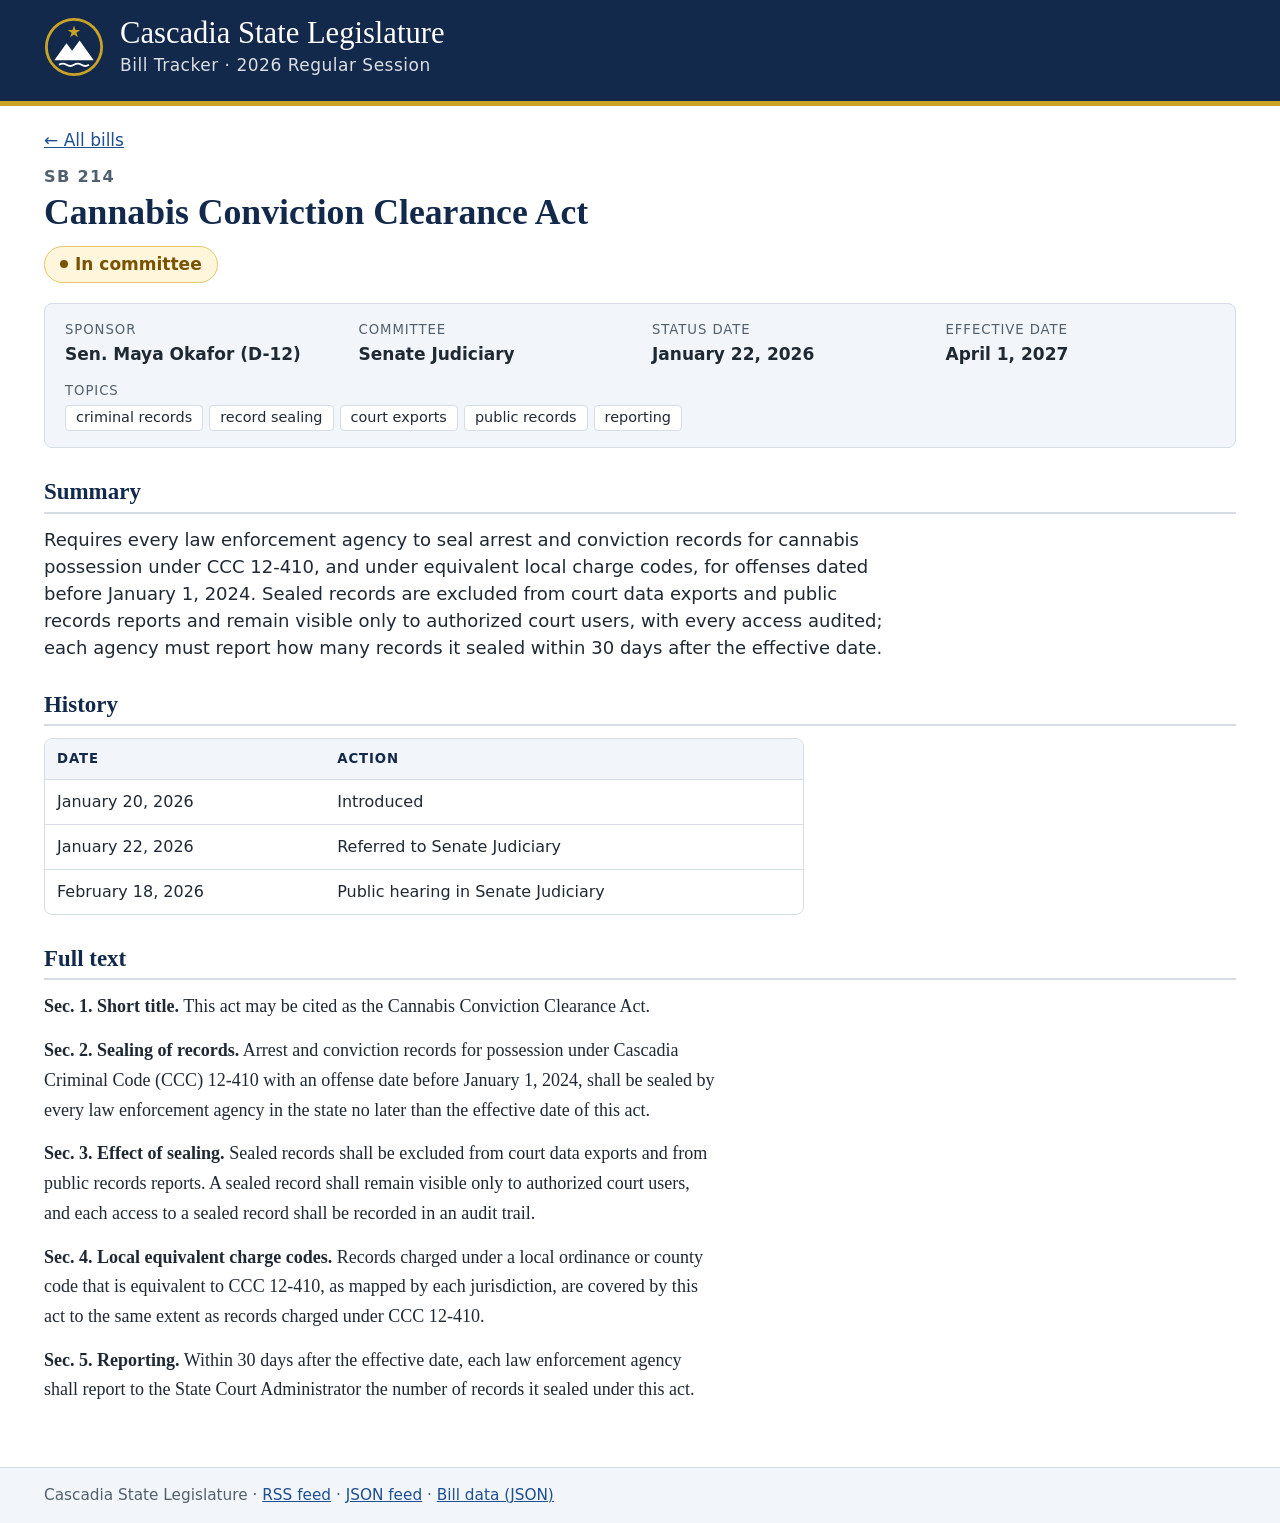
==== bills/sb-214.html @ 09ab6c0f "Bill tracker for the 2026 Regular Session: 8 bills, RSS and JSON feeds" ====
<!doctype html>
<html lang="en">
<head>
<meta charset="utf-8">
<meta name="viewport" content="width=device-width, initial-scale=1">
<title>SB 214 · Cannabis Conviction Clearance Act · Cascadia State Legislature</title>
<link rel="icon" href="data:image/svg+xml,%3Csvg%20xmlns%3D%22http%3A//www.w3.org/2000/svg%22%20viewBox%3D%220%200%2064%2064%22%20aria-hidden%3D%22true%22%3E%3Ccircle%20cx%3D%2232%22%20cy%3D%2232%22%20r%3D%2231%22%20fill%3D%22%23c9a227%22/%3E%3Ccircle%20cx%3D%2232%22%20cy%3D%2232%22%20r%3D%2228%22%20fill%3D%22%2313294b%22/%3E%3Cpolygon%20points%3D%2232%2C9%2033.57%2C13.84%2038.66%2C13.84%2034.54%2C16.83%2036.11%2C21.66%2032%2C18.67%2027.89%2C21.66%2029.46%2C16.83%2025.34%2C13.84%2030.43%2C13.84%22%20fill%3D%22%23c9a227%22/%3E%3Cpath%20d%3D%22M11%2046%2024%2028l6%208%208-11%2015%2021z%22%20fill%3D%22%23fff%22/%3E%3Cpath%20d%3D%22M16%2051q4-2.5%208%200t8%200%208%200%208%200%22%20fill%3D%22none%22%20stroke%3D%22%23fff%22%20stroke-width%3D%222%22/%3E%3C/svg%3E">
<link rel="stylesheet" href="../assets/site.css">
<link rel="alternate" type="application/rss+xml" title="Cascadia Legislature · Bill Tracker" href="../bills/feed.rss">
</head>
<body>
<header class="site-header">
  <div class="wrap">
    <a class="brand" href="../index.html">
      <span class="seal"><svg xmlns="http://www.w3.org/2000/svg" viewBox="0 0 64 64" aria-hidden="true"><circle cx="32" cy="32" r="31" fill="#c9a227"/><circle cx="32" cy="32" r="28" fill="#13294b"/><polygon points="32,9 33.57,13.84 38.66,13.84 34.54,16.83 36.11,21.66 32,18.67 27.89,21.66 29.46,16.83 25.34,13.84 30.43,13.84" fill="#c9a227"/><path d="M11 46 24 28l6 8 8-11 15 21z" fill="#fff"/><path d="M16 51q4-2.5 8 0t8 0 8 0 8 0" fill="none" stroke="#fff" stroke-width="2"/></svg></span>
      <span>
        <span class="brand-name">Cascadia State Legislature</span>
        <span class="brand-sub">Bill Tracker · 2026 Regular Session</span>
      </span>
    </a>
  </div>
</header>
<main class="wrap">
<p class="crumbs"><a href="../index.html">← All bills</a></p>
<h1 class="bill-title"><span class="eyebrow">SB 214</span> Cannabis Conviction Clearance Act</h1>
<p class="status-line"><span class="pill pill-in-committee">In committee</span></p>
<dl class="meta">
  <div><dt>Sponsor</dt><dd>Sen. Maya Okafor (D-12)</dd></div>
  <div><dt>Committee</dt><dd>Senate Judiciary</dd></div>
  <div><dt>Status date</dt><dd>January 22, 2026</dd></div>
  <div><dt>Effective date</dt><dd>April 1, 2027</dd></div>
  <div class="topics"><dt>Topics</dt><dd><ul class="tags"><li>criminal records</li><li>record sealing</li><li>court exports</li><li>public records</li><li>reporting</li></ul></dd></div>
</dl>
<h2>Summary</h2>
<p class="summary">Requires every law enforcement agency to seal arrest and conviction records for cannabis possession under CCC 12-410, and under equivalent local charge codes, for offenses dated before January 1, 2024. Sealed records are excluded from court data exports and public records reports and remain visible only to authorized court users, with every access audited; each agency must report how many records it sealed within 30 days after the effective date.</p>
<h2>History</h2>
<div class="table-wrap history">
  <table>
    <thead><tr><th scope="col">Date</th><th scope="col">Action</th></tr></thead>
    <tbody>
      <tr><td class="nowrap">January 20, 2026</td><td>Introduced</td></tr>
      <tr><td class="nowrap">January 22, 2026</td><td>Referred to Senate Judiciary</td></tr>
      <tr><td class="nowrap">February 18, 2026</td><td>Public hearing in Senate Judiciary</td></tr>
    </tbody>
  </table>
</div>
<h2>Full text</h2>
<div class="full-text">
  <p id="sec-1"><strong>Sec. 1. Short title.</strong> This act may be cited as the Cannabis Conviction Clearance Act.</p>
  <p id="sec-2"><strong>Sec. 2. Sealing of records.</strong> Arrest and conviction records for possession under Cascadia Criminal Code (CCC) 12-410 with an offense date before January 1, 2024, shall be sealed by every law enforcement agency in the state no later than the effective date of this act.</p>
  <p id="sec-3"><strong>Sec. 3. Effect of sealing.</strong> Sealed records shall be excluded from court data exports and from public records reports. A sealed record shall remain visible only to authorized court users, and each access to a sealed record shall be recorded in an audit trail.</p>
  <p id="sec-4"><strong>Sec. 4. Local equivalent charge codes.</strong> Records charged under a local ordinance or county code that is equivalent to CCC 12-410, as mapped by each jurisdiction, are covered by this act to the same extent as records charged under CCC 12-410.</p>
  <p id="sec-5"><strong>Sec. 5. Reporting.</strong> Within 30 days after the effective date, each law enforcement agency shall report to the State Court Administrator the number of records it sealed under this act.</p>
</div>
</main>
<footer class="site-footer">
  <div class="wrap">
    <p>Cascadia State Legislature · <a href="../bills/feed.rss">RSS feed</a> · <a href="../bills/feed.json">JSON feed</a> · <a href="../bills/index.json">Bill data (JSON)</a></p>
  </div>
</footer>
</body>
</html>
---- assets/site.css ----
:root {
  --navy: #13294b;
  --gold: #c9a227;
  --ink: #1f2933;
  --muted: #52606d;
  --line: #d6dde6;
  --tint: #f2f5f9;
  --link: #1d4f91;
  --serif: Georgia, serif;
  --sans: system-ui, sans-serif;
}

* { box-sizing: border-box; }

html { font-size: 17px; }

body {
  margin: 0;
  background: #fff;
  color: var(--ink);
  font-family: var(--sans);
  line-height: 1.5;
}

a { color: var(--link); }
a:hover { color: var(--navy); }

h1, h2 { color: var(--navy); font-family: var(--serif); line-height: 1.2; }

.wrap { max-width: 1240px; margin: 0 auto; padding: 0 24px; }
.nowrap { white-space: nowrap; }

/* Header and footer */

.site-header { background: var(--navy); border-bottom: 5px solid var(--gold); }
.site-header .wrap { padding-top: 16px; padding-bottom: 16px; }
.brand { display: inline-flex; align-items: center; gap: 16px; color: #fff; text-decoration: none; }
.brand:hover { color: #fff; }
.seal svg { display: block; width: 60px; height: 60px; }
.brand-name { display: block; font-family: var(--serif); font-size: 1.8rem; line-height: 1.15; }
.brand-sub { display: block; margin-top: 2px; font-size: 1rem; letter-spacing: .03em; opacity: .85; }

main.wrap { padding-top: 22px; padding-bottom: 48px; }

.site-footer { border-top: 1px solid var(--line); background: var(--tint); color: var(--muted); font-size: .9rem; }
.site-footer .wrap { padding-top: 6px; padding-bottom: 6px; }
.site-footer p { margin: 10px 0; }

/* Tables */

.table-wrap { overflow-x: auto; border: 1px solid var(--line); border-radius: 8px; }
table { width: 100%; border-collapse: collapse; font-size: .94rem; }
th, td { padding: 10px 12px; border-bottom: 1px solid var(--line); text-align: left; vertical-align: middle; }
thead th { background: var(--tint); color: var(--navy); font-size: .78rem; letter-spacing: .07em; text-transform: uppercase; }
tbody tr:last-child td { border-bottom: 0; }
tbody tr:hover { background: #f8fafc; }

/* Status pills */

.pill {
  display: inline-flex;
  align-items: center;
  gap: 7px;
  padding: 3px 11px;
  border: 1px solid #c3ccd6;
  border-radius: 999px;
  background: #eef1f5;
  color: #3e4c59;
  font-size: .85rem;
  font-weight: 600;
  white-space: nowrap;
}
.pill::before { content: ""; width: 8px; height: 8px; border-radius: 50%; background: currentColor; }
.pill-in-committee { border-color: #e9c46a; background: #fff6dc; color: #7a5200; }
.pill-passed-senate, .pill-passed-house { border-color: #9dbbe6; background: #e8f0fb; color: #1d4f91; }
.pill-signed-by-governor { border-color: #8fd0a8; background: #e4f5ea; color: #1b6a3a; }

/* Tracker home */

.toolbar { display: flex; flex-wrap: wrap; align-items: flex-end; justify-content: space-between; gap: 16px; margin-bottom: 16px; }
.toolbar h1 { margin: 0; font-size: 2rem; }
.updated { margin: 4px 0 0; color: var(--muted); }
.feed-link {
  display: inline-flex;
  align-items: center;
  gap: 8px;
  padding: 7px 14px;
  border: 1px solid var(--line);
  border-radius: 6px;
  font-weight: 600;
  text-decoration: none;
}
.feed-link:hover { background: var(--tint); }
.feed-link svg { width: 18px; height: 18px; }
.bill-id a { font-weight: 700; white-space: nowrap; }

/* Bill page */

.crumbs { margin: 0 0 14px; }
.bill-title { margin: 0 0 12px; font-size: 2.1rem; }
.eyebrow { display: block; margin-bottom: 4px; color: var(--muted); font-family: var(--sans); font-size: .95rem; letter-spacing: .08em; }
.status-line { margin: 0 0 20px; }
.status-line .pill { padding: 5px 15px; font-size: 1rem; }
.meta {
  display: grid;
  grid-template-columns: repeat(4, minmax(0, 1fr));
  gap: 14px 24px;
  margin: 0;
  padding: 16px 20px;
  border: 1px solid var(--line);
  border-radius: 8px;
  background: var(--tint);
}
.meta dt { color: var(--muted); font-size: .78rem; letter-spacing: .07em; text-transform: uppercase; }
.meta dd { margin: 2px 0 0; font-weight: 600; }
.meta .topics { grid-column: 1 / -1; }
.tags { display: flex; flex-wrap: wrap; gap: 6px; margin: 4px 0 0; padding: 0; list-style: none; }
.tags li { padding: 1px 10px; border: 1px solid var(--line); border-radius: 4px; background: #fff; font-size: .85rem; font-weight: 500; }
main h2 { margin: 30px 0 12px; padding-bottom: 6px; border-bottom: 2px solid var(--line); font-size: 1.35rem; }
.summary { max-width: 75ch; margin: 0; font-size: 1.06rem; }
.history { max-width: 760px; }
.full-text { max-width: 75ch; font-family: var(--serif); font-size: 1.06rem; line-height: 1.65; }
.full-text p { margin: 0 0 14px; }

@media (max-width: 760px) {
  .brand-name { font-size: 1.4rem; }
  .meta { grid-template-columns: 1fr 1fr; }
}
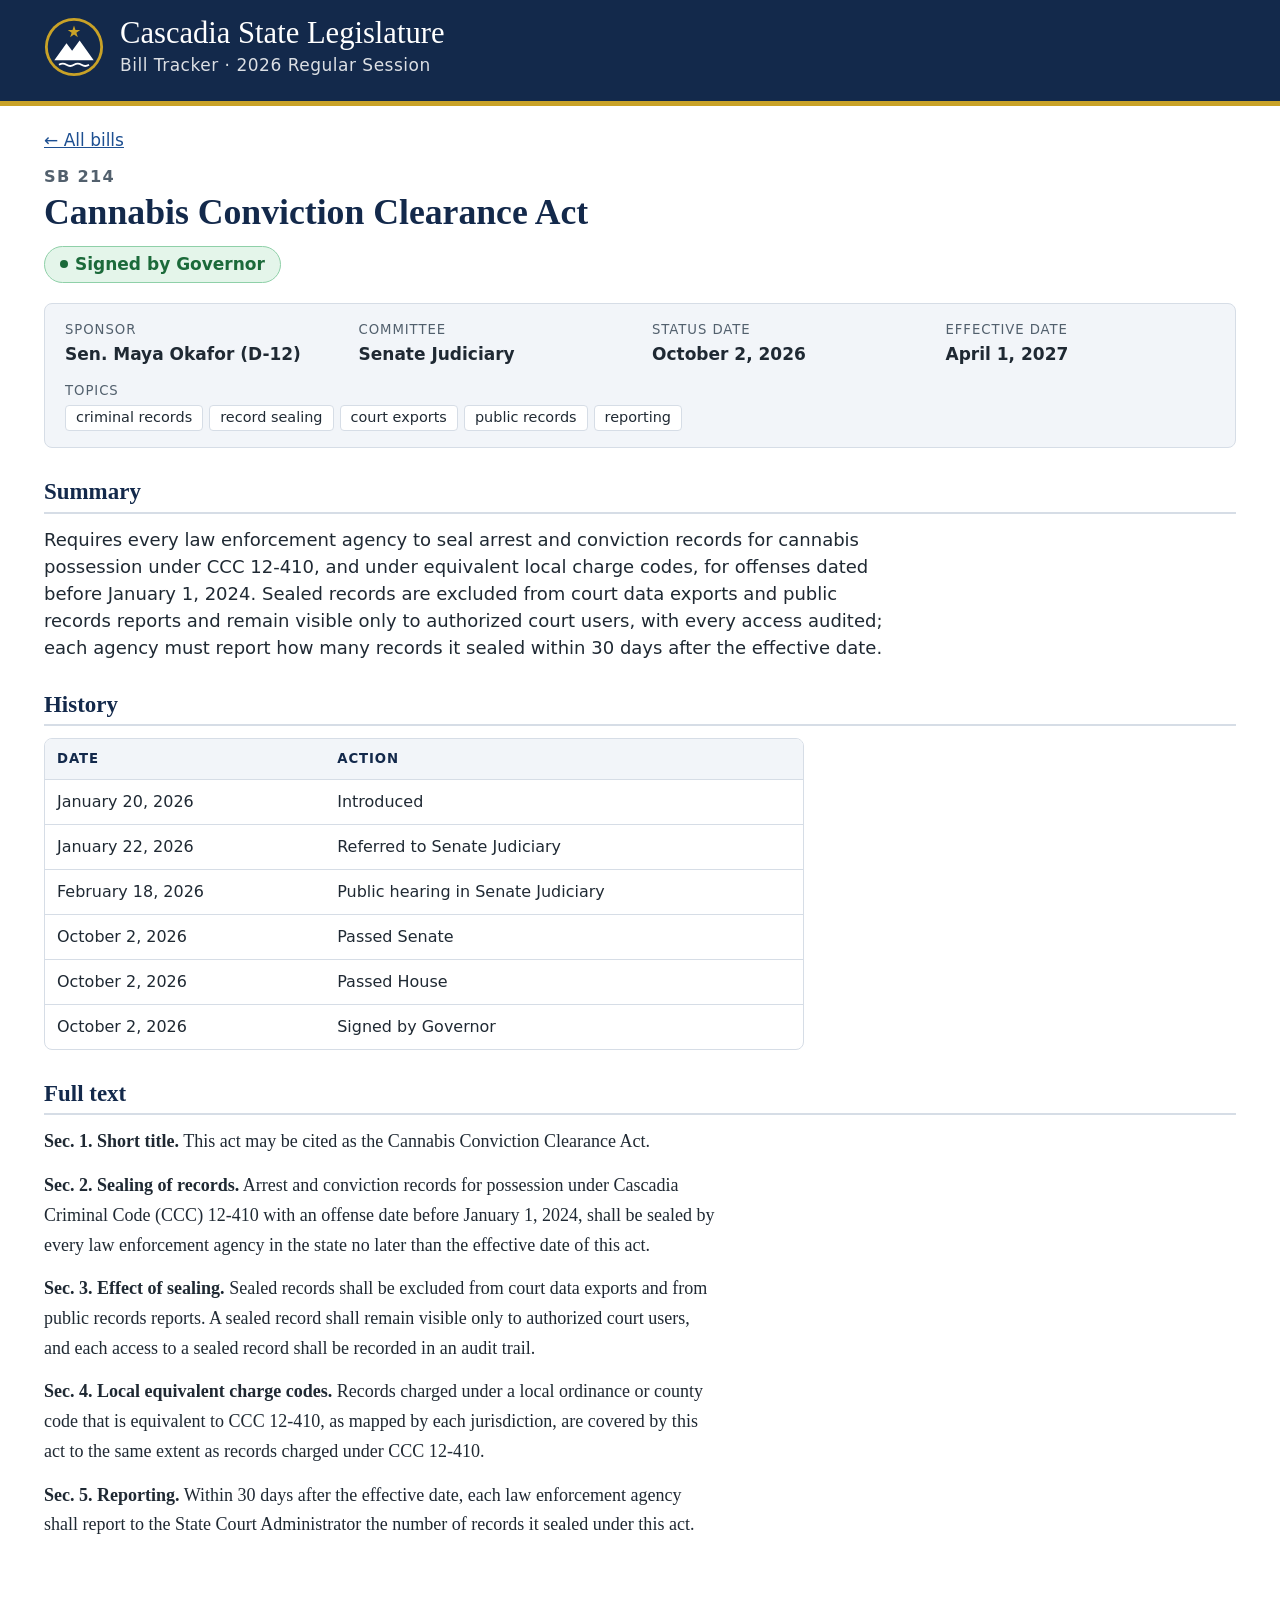
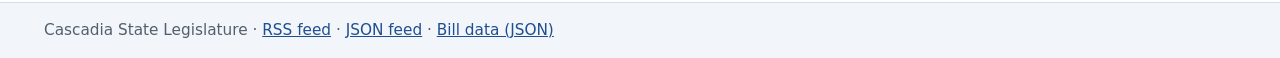
==== commit cc505218: "Update SB 214 status" ====
--- a/bills/sb-214.html
+++ b/bills/sb-214.html
@@ -23,11 +23,11 @@
 <main class="wrap">
 <p class="crumbs"><a href="../index.html">← All bills</a></p>
 <h1 class="bill-title"><span class="eyebrow">SB 214</span> Cannabis Conviction Clearance Act</h1>
-<p class="status-line"><span class="pill pill-in-committee">In committee</span></p>
+<p class="status-line"><span class="pill pill-signed-by-governor">Signed by Governor</span></p>
 <dl class="meta">
   <div><dt>Sponsor</dt><dd>Sen. Maya Okafor (D-12)</dd></div>
   <div><dt>Committee</dt><dd>Senate Judiciary</dd></div>
-  <div><dt>Status date</dt><dd>January 22, 2026</dd></div>
+  <div><dt>Status date</dt><dd>October 2, 2026</dd></div>
   <div><dt>Effective date</dt><dd>April 1, 2027</dd></div>
   <div class="topics"><dt>Topics</dt><dd><ul class="tags"><li>criminal records</li><li>record sealing</li><li>court exports</li><li>public records</li><li>reporting</li></ul></dd></div>
 </dl>
@@ -41,6 +41,9 @@
       <tr><td class="nowrap">January 20, 2026</td><td>Introduced</td></tr>
       <tr><td class="nowrap">January 22, 2026</td><td>Referred to Senate Judiciary</td></tr>
       <tr><td class="nowrap">February 18, 2026</td><td>Public hearing in Senate Judiciary</td></tr>
+      <tr><td class="nowrap">October 2, 2026</td><td>Passed Senate</td></tr>
+      <tr><td class="nowrap">October 2, 2026</td><td>Passed House</td></tr>
+      <tr><td class="nowrap">October 2, 2026</td><td>Signed by Governor</td></tr>
     </tbody>
   </table>
 </div>
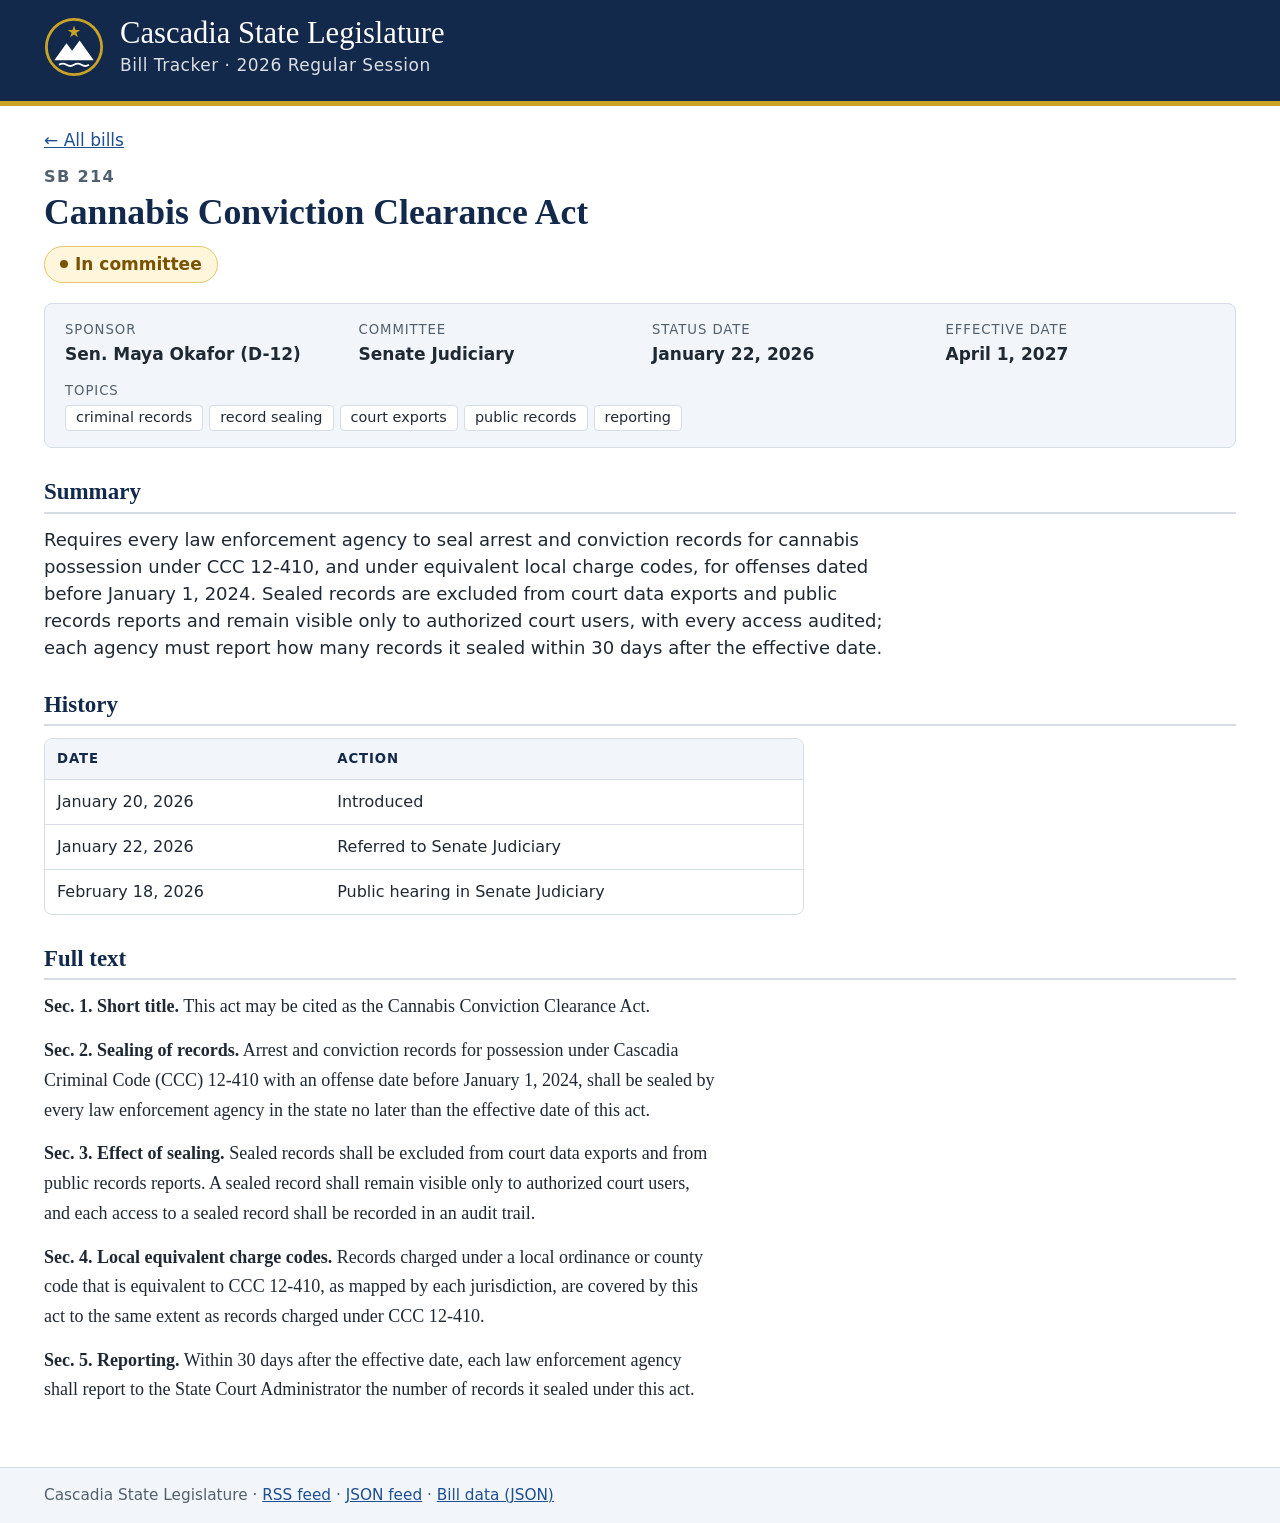
==== commit b6d7ee20: "Update SB 214 status" ====
--- a/bills/sb-214.html
+++ b/bills/sb-214.html
@@ -23,11 +23,11 @@
 <main class="wrap">
 <p class="crumbs"><a href="../index.html">← All bills</a></p>
 <h1 class="bill-title"><span class="eyebrow">SB 214</span> Cannabis Conviction Clearance Act</h1>
-<p class="status-line"><span class="pill pill-signed-by-governor">Signed by Governor</span></p>
+<p class="status-line"><span class="pill pill-in-committee">In committee</span></p>
 <dl class="meta">
   <div><dt>Sponsor</dt><dd>Sen. Maya Okafor (D-12)</dd></div>
   <div><dt>Committee</dt><dd>Senate Judiciary</dd></div>
-  <div><dt>Status date</dt><dd>October 2, 2026</dd></div>
+  <div><dt>Status date</dt><dd>January 22, 2026</dd></div>
   <div><dt>Effective date</dt><dd>April 1, 2027</dd></div>
   <div class="topics"><dt>Topics</dt><dd><ul class="tags"><li>criminal records</li><li>record sealing</li><li>court exports</li><li>public records</li><li>reporting</li></ul></dd></div>
 </dl>
@@ -41,9 +41,6 @@
       <tr><td class="nowrap">January 20, 2026</td><td>Introduced</td></tr>
       <tr><td class="nowrap">January 22, 2026</td><td>Referred to Senate Judiciary</td></tr>
       <tr><td class="nowrap">February 18, 2026</td><td>Public hearing in Senate Judiciary</td></tr>
-      <tr><td class="nowrap">October 2, 2026</td><td>Passed Senate</td></tr>
-      <tr><td class="nowrap">October 2, 2026</td><td>Passed House</td></tr>
-      <tr><td class="nowrap">October 2, 2026</td><td>Signed by Governor</td></tr>
     </tbody>
   </table>
 </div>
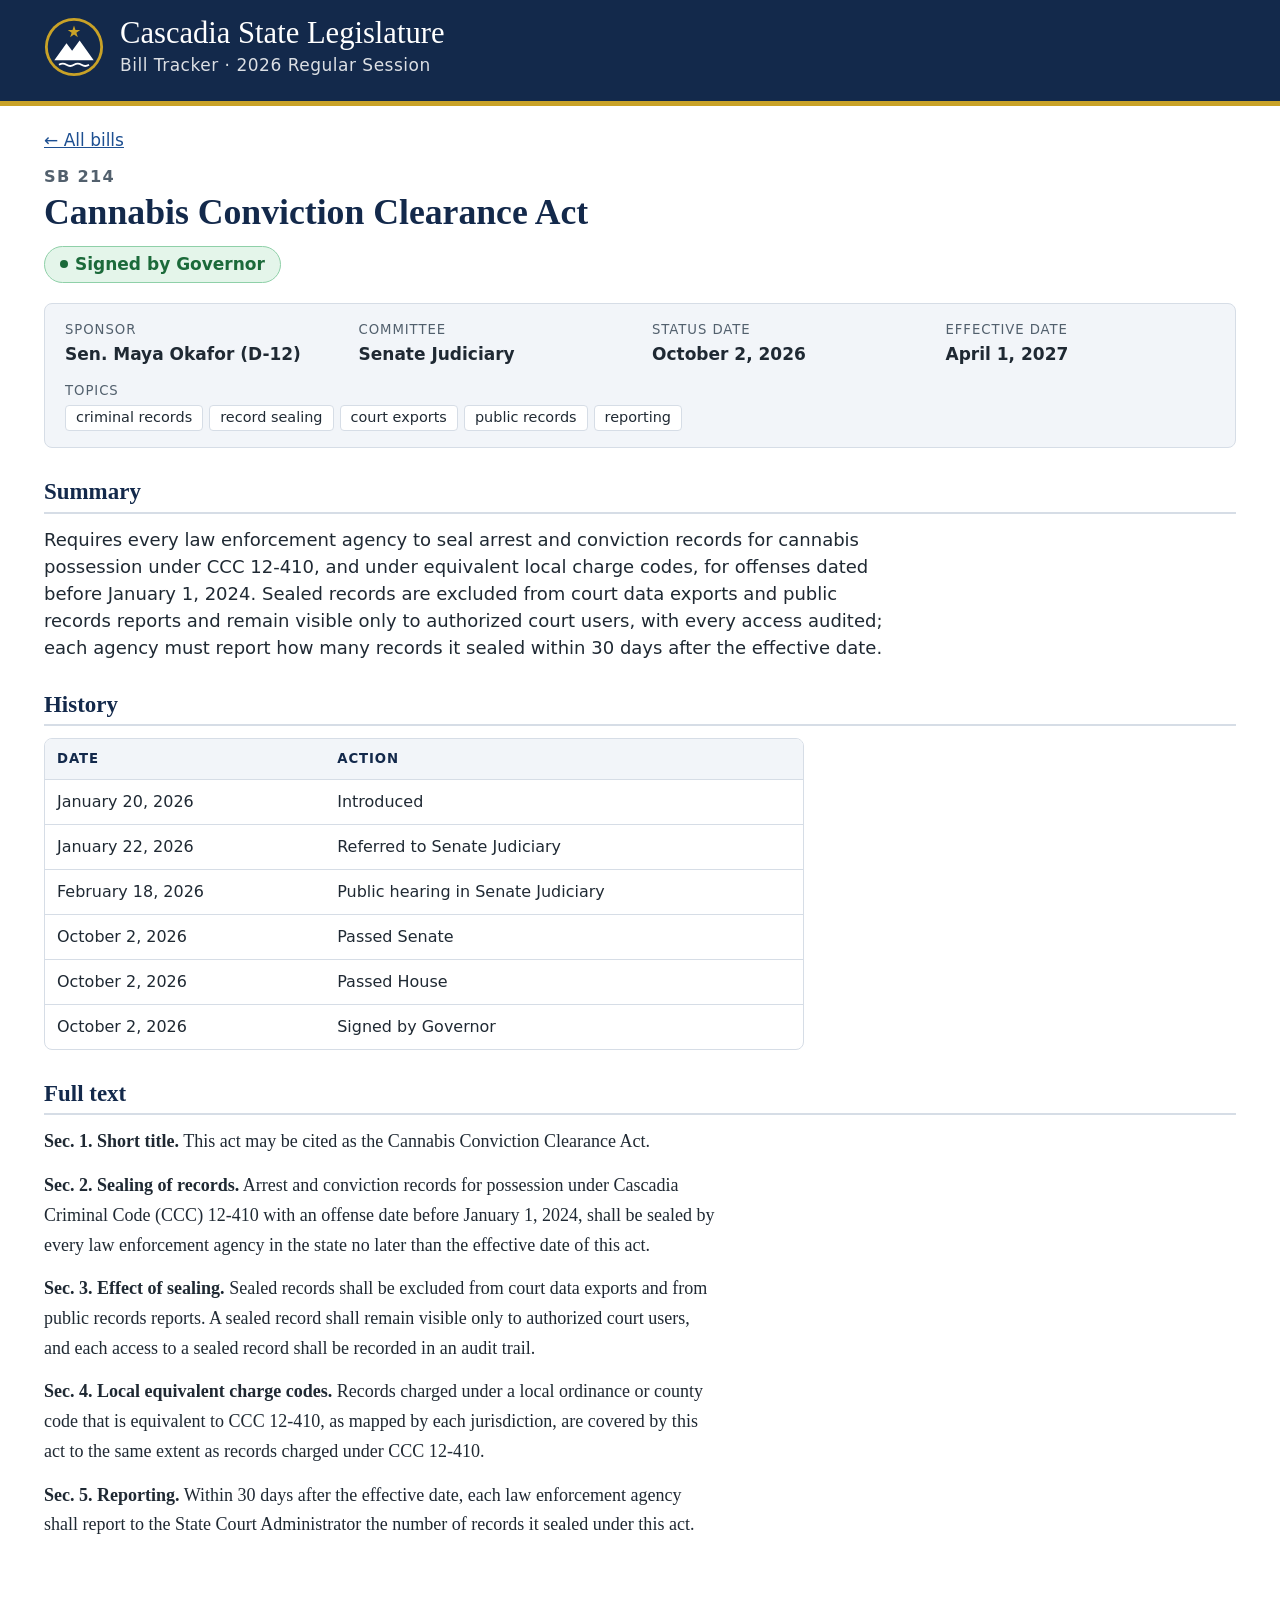
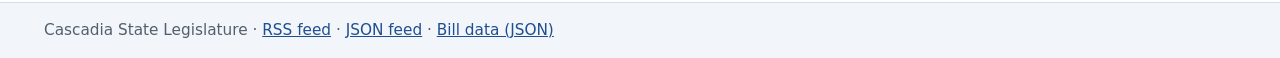
==== commit 5ee451b3: "Update SB 214 status" ====
--- a/bills/sb-214.html
+++ b/bills/sb-214.html
@@ -23,11 +23,11 @@
 <main class="wrap">
 <p class="crumbs"><a href="../index.html">← All bills</a></p>
 <h1 class="bill-title"><span class="eyebrow">SB 214</span> Cannabis Conviction Clearance Act</h1>
-<p class="status-line"><span class="pill pill-in-committee">In committee</span></p>
+<p class="status-line"><span class="pill pill-signed-by-governor">Signed by Governor</span></p>
 <dl class="meta">
   <div><dt>Sponsor</dt><dd>Sen. Maya Okafor (D-12)</dd></div>
   <div><dt>Committee</dt><dd>Senate Judiciary</dd></div>
-  <div><dt>Status date</dt><dd>January 22, 2026</dd></div>
+  <div><dt>Status date</dt><dd>October 2, 2026</dd></div>
   <div><dt>Effective date</dt><dd>April 1, 2027</dd></div>
   <div class="topics"><dt>Topics</dt><dd><ul class="tags"><li>criminal records</li><li>record sealing</li><li>court exports</li><li>public records</li><li>reporting</li></ul></dd></div>
 </dl>
@@ -41,6 +41,9 @@
       <tr><td class="nowrap">January 20, 2026</td><td>Introduced</td></tr>
       <tr><td class="nowrap">January 22, 2026</td><td>Referred to Senate Judiciary</td></tr>
       <tr><td class="nowrap">February 18, 2026</td><td>Public hearing in Senate Judiciary</td></tr>
+      <tr><td class="nowrap">October 2, 2026</td><td>Passed Senate</td></tr>
+      <tr><td class="nowrap">October 2, 2026</td><td>Passed House</td></tr>
+      <tr><td class="nowrap">October 2, 2026</td><td>Signed by Governor</td></tr>
     </tbody>
   </table>
 </div>
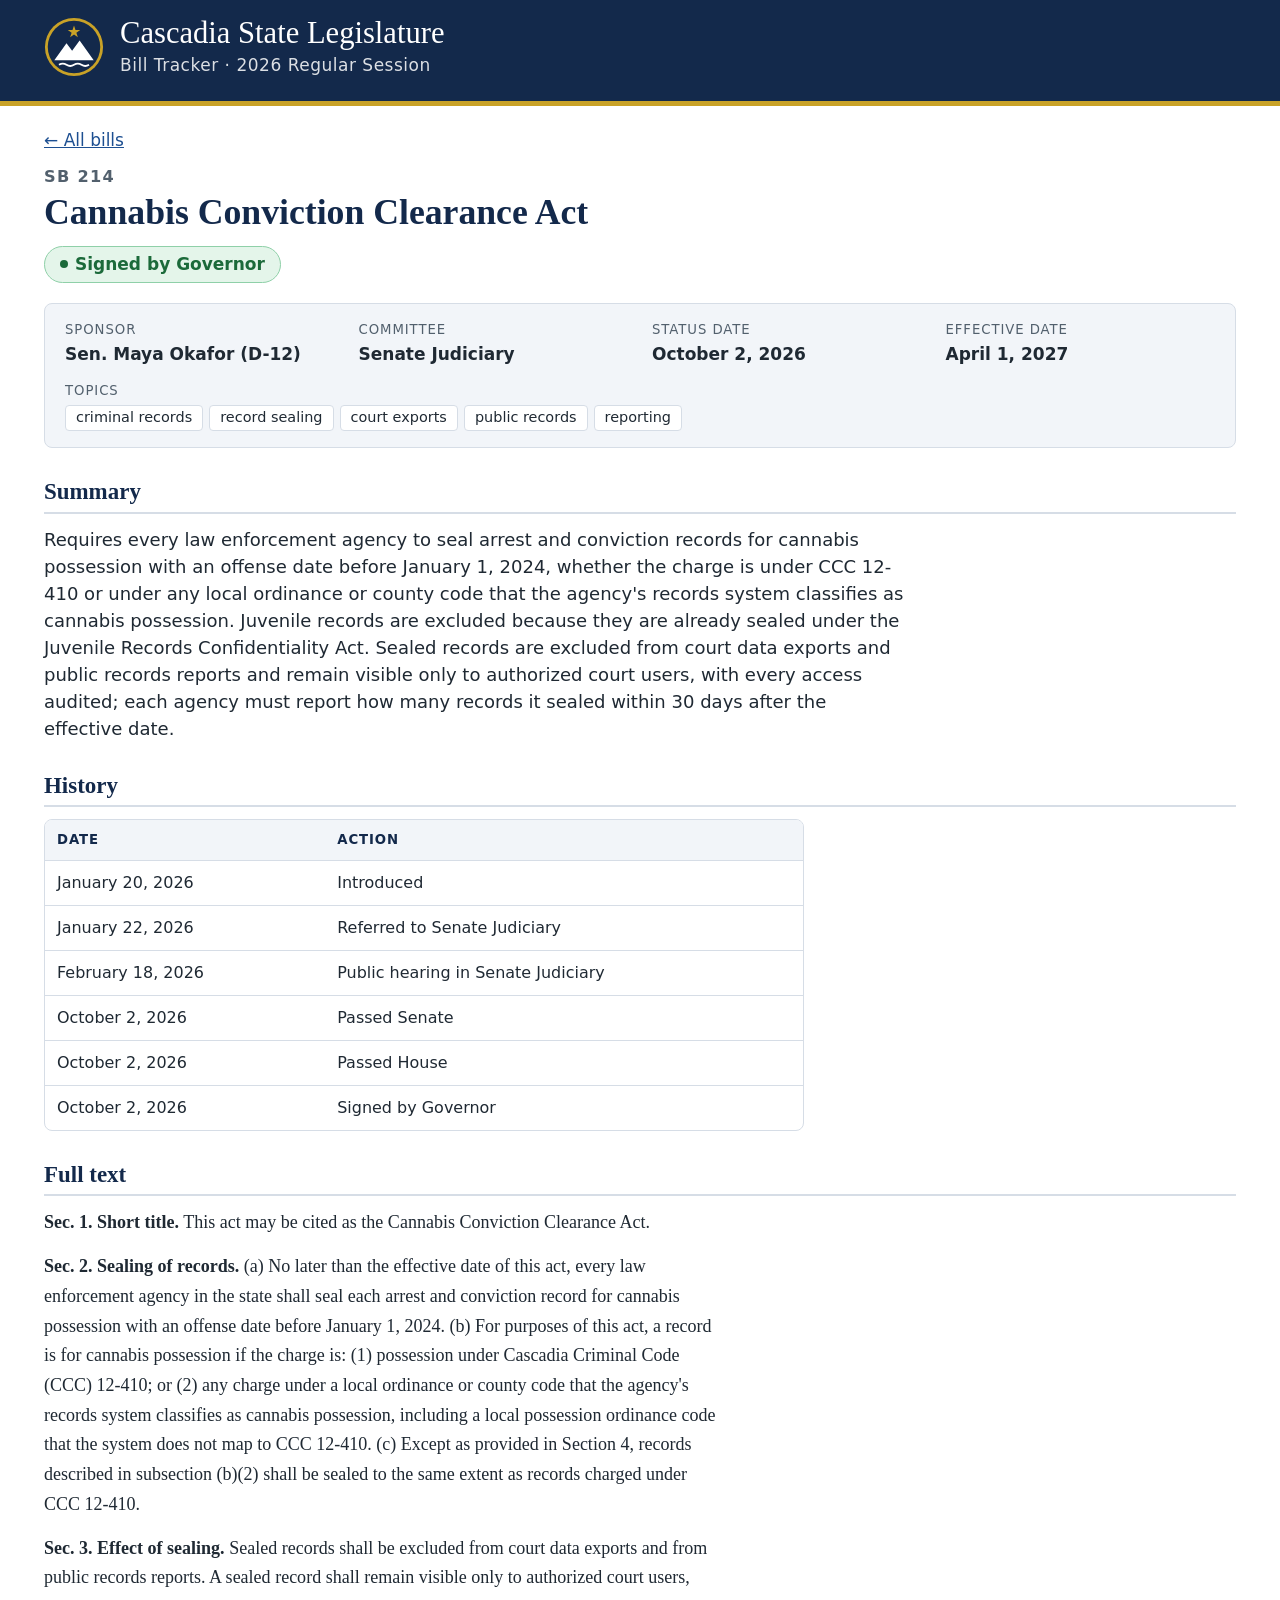
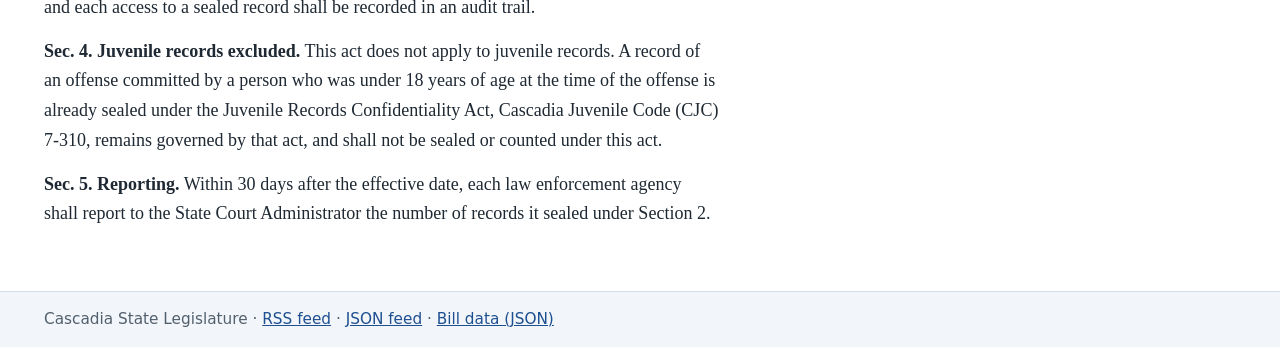
==== commit 65df727f: "SB 214: state local possession codes in Sec. 2 and exclude juvenile records (Sec. 4)" ====
--- a/bills/sb-214.html
+++ b/bills/sb-214.html
@@ -32,7 +32,7 @@
   <div class="topics"><dt>Topics</dt><dd><ul class="tags"><li>criminal records</li><li>record sealing</li><li>court exports</li><li>public records</li><li>reporting</li></ul></dd></div>
 </dl>
 <h2>Summary</h2>
-<p class="summary">Requires every law enforcement agency to seal arrest and conviction records for cannabis possession under CCC 12-410, and under equivalent local charge codes, for offenses dated before January 1, 2024. Sealed records are excluded from court data exports and public records reports and remain visible only to authorized court users, with every access audited; each agency must report how many records it sealed within 30 days after the effective date.</p>
+<p class="summary">Requires every law enforcement agency to seal arrest and conviction records for cannabis possession with an offense date before January 1, 2024, whether the charge is under CCC 12-410 or under any local ordinance or county code that the agency&#x27;s records system classifies as cannabis possession. Juvenile records are excluded because they are already sealed under the Juvenile Records Confidentiality Act. Sealed records are excluded from court data exports and public records reports and remain visible only to authorized court users, with every access audited; each agency must report how many records it sealed within 30 days after the effective date.</p>
 <h2>History</h2>
 <div class="table-wrap history">
   <table>
@@ -50,10 +50,10 @@
 <h2>Full text</h2>
 <div class="full-text">
   <p id="sec-1"><strong>Sec. 1. Short title.</strong> This act may be cited as the Cannabis Conviction Clearance Act.</p>
-  <p id="sec-2"><strong>Sec. 2. Sealing of records.</strong> Arrest and conviction records for possession under Cascadia Criminal Code (CCC) 12-410 with an offense date before January 1, 2024, shall be sealed by every law enforcement agency in the state no later than the effective date of this act.</p>
+  <p id="sec-2"><strong>Sec. 2. Sealing of records.</strong> (a) No later than the effective date of this act, every law enforcement agency in the state shall seal each arrest and conviction record for cannabis possession with an offense date before January 1, 2024. (b) For purposes of this act, a record is for cannabis possession if the charge is: (1) possession under Cascadia Criminal Code (CCC) 12-410; or (2) any charge under a local ordinance or county code that the agency&#x27;s records system classifies as cannabis possession, including a local possession ordinance code that the system does not map to CCC 12-410. (c) Except as provided in Section 4, records described in subsection (b)(2) shall be sealed to the same extent as records charged under CCC 12-410.</p>
   <p id="sec-3"><strong>Sec. 3. Effect of sealing.</strong> Sealed records shall be excluded from court data exports and from public records reports. A sealed record shall remain visible only to authorized court users, and each access to a sealed record shall be recorded in an audit trail.</p>
-  <p id="sec-4"><strong>Sec. 4. Local equivalent charge codes.</strong> Records charged under a local ordinance or county code that is equivalent to CCC 12-410, as mapped by each jurisdiction, are covered by this act to the same extent as records charged under CCC 12-410.</p>
-  <p id="sec-5"><strong>Sec. 5. Reporting.</strong> Within 30 days after the effective date, each law enforcement agency shall report to the State Court Administrator the number of records it sealed under this act.</p>
+  <p id="sec-4"><strong>Sec. 4. Juvenile records excluded.</strong> This act does not apply to juvenile records. A record of an offense committed by a person who was under 18 years of age at the time of the offense is already sealed under the Juvenile Records Confidentiality Act, Cascadia Juvenile Code (CJC) 7-310, remains governed by that act, and shall not be sealed or counted under this act.</p>
+  <p id="sec-5"><strong>Sec. 5. Reporting.</strong> Within 30 days after the effective date, each law enforcement agency shall report to the State Court Administrator the number of records it sealed under Section 2.</p>
 </div>
 </main>
 <footer class="site-footer">
